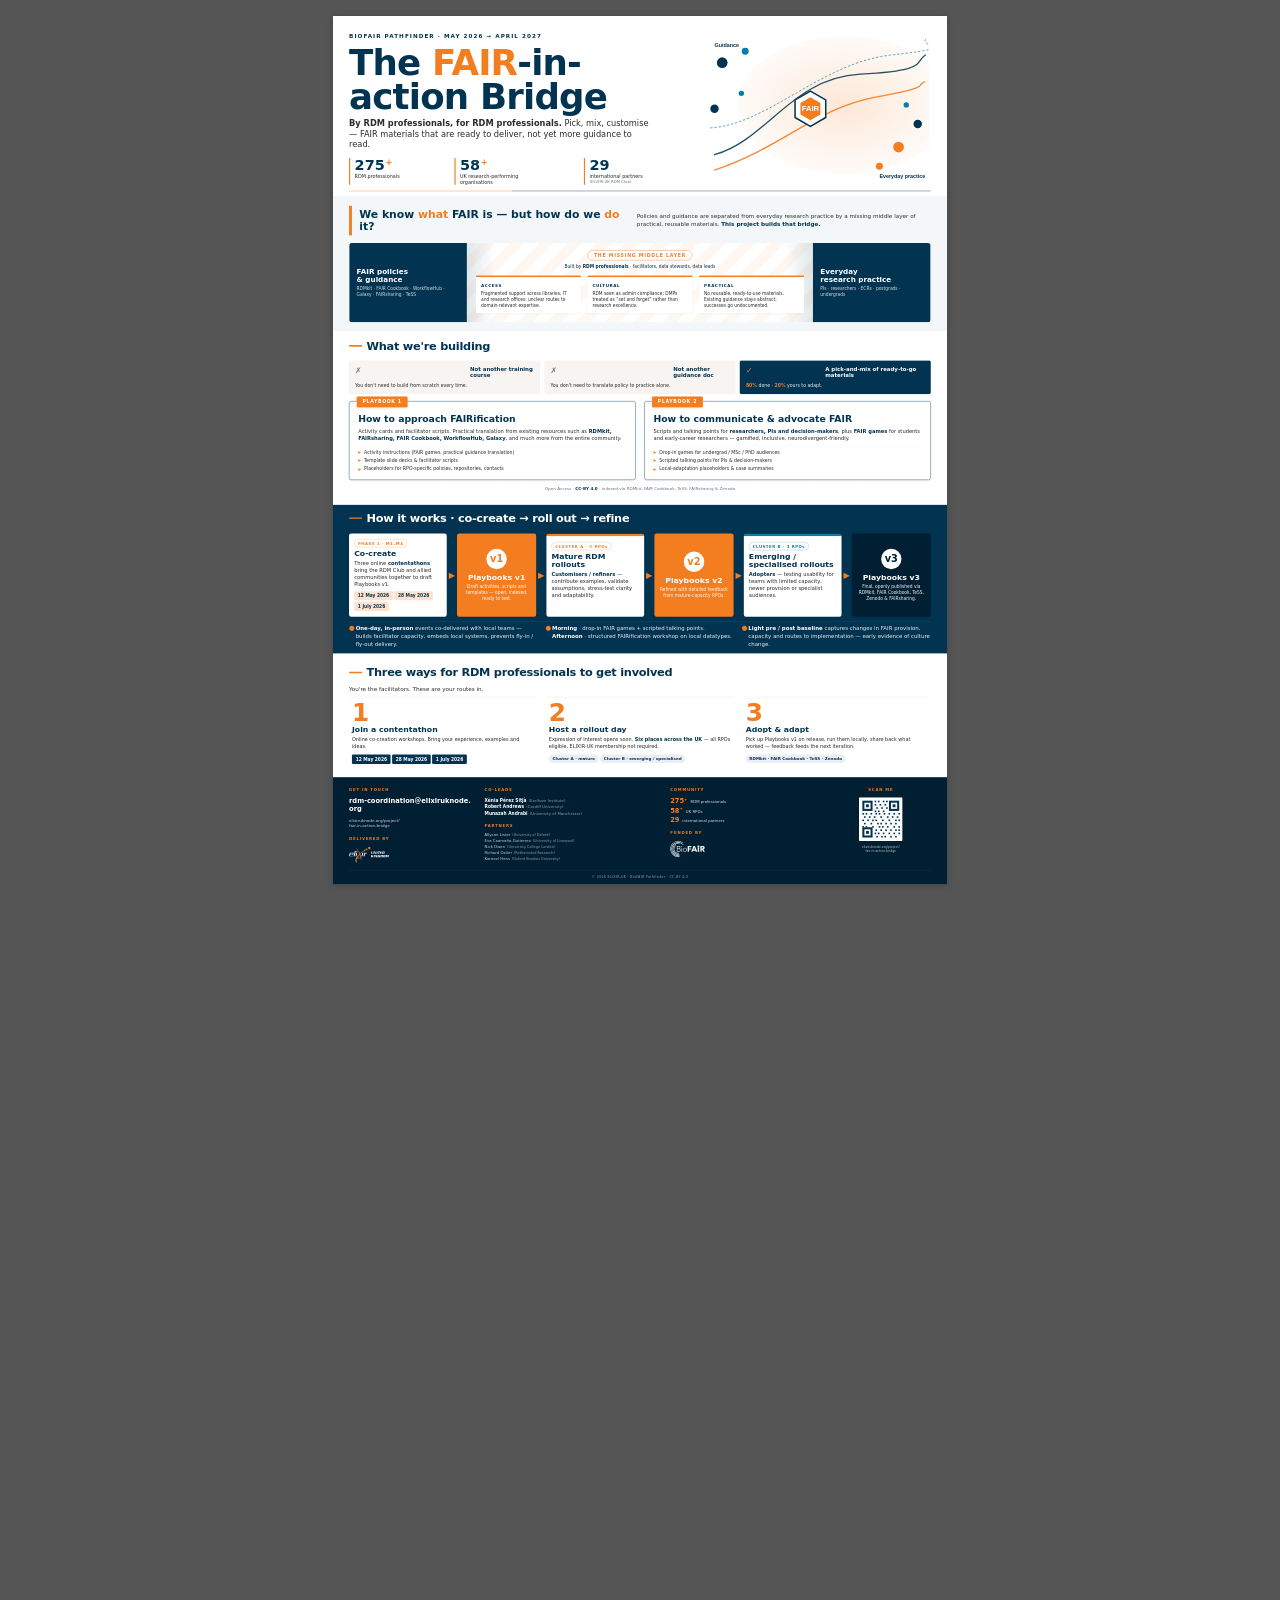
==== index.html @ 266f0741 "Initial poster: The FAIR-in-action Bridge (BioFAIR Pathfinder) A0-portrait poster for the BioFAIR Pa" ====
<!doctype html>
<html lang="en">
<head>
  <meta charset="utf-8">
  <title>BioFAIR Pathfinder — The FAIR-in-action Bridge poster</title>
  <meta http-equiv="refresh" content="0; url=poster.html">
  <link rel="canonical" href="poster.html">
</head>
<body>
  <p>Loading poster… <a href="poster.html">click here</a> if it doesn't redirect.</p>
</body>
</html>
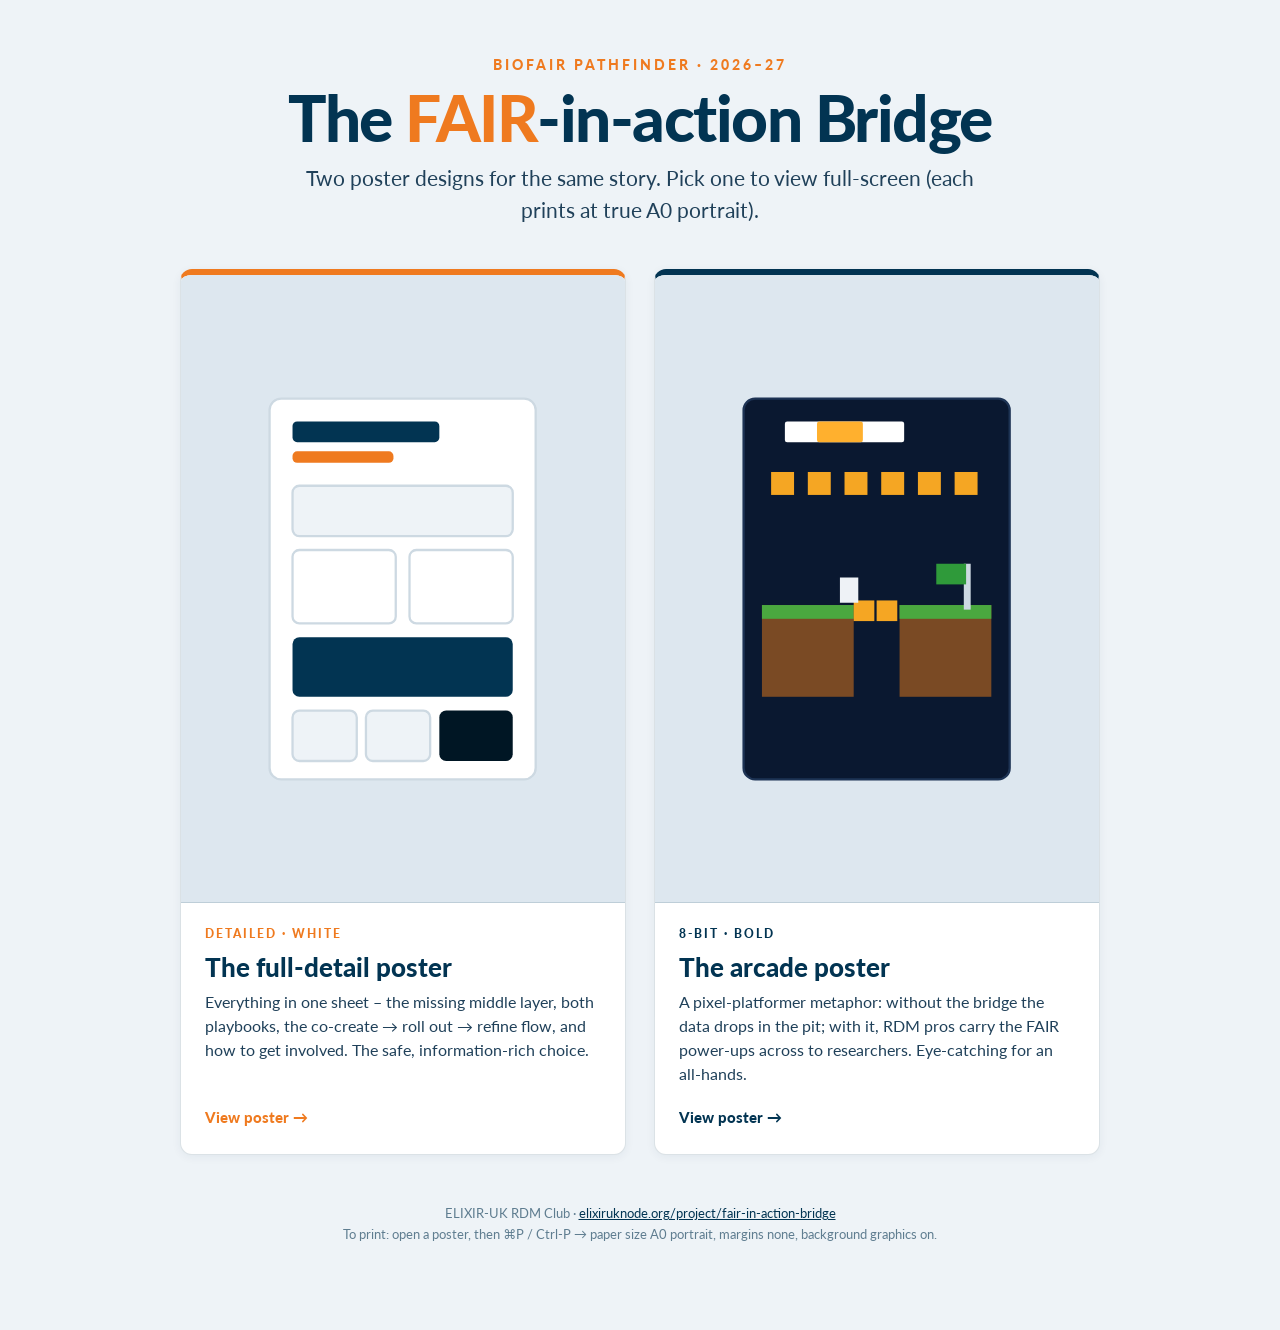
==== commit 875d65fc: "Consolidate to two posters; white flyer + Lato; arcade poster; real QR - index.html: landing page to" ====
--- a/index.html
+++ b/index.html
@@ -2,11 +2,115 @@
 <html lang="en">
 <head>
   <meta charset="utf-8">
-  <title>BioFAIR Pathfinder — The FAIR-in-action Bridge poster</title>
-  <meta http-equiv="refresh" content="0; url=poster.html">
-  <link rel="canonical" href="poster.html">
+  <meta name="viewport" content="width=device-width, initial-scale=1">
+  <title>The FAIR-in-action Bridge – choose a poster</title>
+  <link rel="preconnect" href="https://fonts.googleapis.com">
+  <link rel="preconnect" href="https://fonts.gstatic.com" crossorigin>
+  <link href="https://fonts.googleapis.com/css2?family=Lato:wght@300;400;700;900&display=swap" rel="stylesheet">
+  <style>
+    :root{
+      --navy:#023452; --orange:#ef7a1f; --ink:#20415a; --muted:#5f7d90;
+      --line:rgba(2,52,82,.14); --bg:#eef3f7;
+    }
+    *{box-sizing:border-box;}
+    body{margin:0;background:var(--bg);color:var(--ink);
+      font-family:"Lato",system-ui,sans-serif;line-height:1.5;
+      min-height:100vh;display:flex;flex-direction:column;align-items:center;
+      padding:6vh 24px 8vh;}
+    .eyebrow{font-weight:900;letter-spacing:3px;text-transform:uppercase;
+      font-size:14px;color:var(--orange);margin:0 0 10px;}
+    h1{font-weight:900;font-size:clamp(34px,6vw,64px);line-height:1.02;
+      letter-spacing:-1.5px;color:var(--navy);margin:0 0 12px;text-align:center;}
+    h1 .o{color:var(--orange);}
+    .sub{max-width:680px;text-align:center;font-size:clamp(16px,2.4vw,21px);
+      color:var(--ink);margin:0 0 44px;}
+    .cards{display:grid;grid-template-columns:repeat(auto-fit,minmax(300px,1fr));
+      gap:28px;width:100%;max-width:920px;}
+    .card{display:flex;flex-direction:column;background:#fff;border:1px solid var(--line);
+      border-top:6px solid var(--orange);border-radius:12px;overflow:hidden;
+      text-decoration:none;color:inherit;
+      box-shadow:0 2px 10px rgba(2,52,82,.06);transition:transform .15s ease,box-shadow .15s ease;}
+    .card:hover{transform:translateY(-4px);box-shadow:0 10px 28px rgba(2,52,82,.16);}
+    .card--game{border-top-color:var(--navy);}
+    .thumb{aspect-ratio:841/1189;background:#dde7ef;display:flex;align-items:center;
+      justify-content:center;border-bottom:1px solid var(--line);overflow:hidden;}
+    .thumb svg{width:62%;height:auto;}
+    .card-body{padding:22px 24px 26px;display:flex;flex-direction:column;gap:8px;flex:1;}
+    .tag{font-weight:900;letter-spacing:2px;text-transform:uppercase;font-size:12px;color:var(--orange);}
+    .card--game .tag{color:var(--navy);}
+    .card h2{font-weight:900;font-size:26px;line-height:1.1;color:var(--navy);margin:2px 0 0;}
+    .card p{margin:0;font-size:16px;color:var(--ink);}
+    .open{margin-top:auto;padding-top:12px;font-weight:900;color:var(--orange);font-size:15px;
+      display:inline-flex;align-items:center;gap:7px;}
+    .card--game .open{color:var(--navy);}
+    .foot{margin-top:48px;text-align:center;color:var(--muted);font-size:13px;line-height:1.6;}
+    .foot a{color:var(--navy);}
+  </style>
 </head>
 <body>
-  <p>Loading poster… <a href="poster.html">click here</a> if it doesn't redirect.</p>
+  <p class="eyebrow">BioFAIR Pathfinder · 2026–27</p>
+  <h1>The <span class="o">FAIR</span>-in-action Bridge</h1>
+  <p class="sub">Two poster designs for the same story. Pick one to view full-screen (each prints at true A0 portrait).</p>
+
+  <div class="cards">
+    <a class="card" href="poster.html">
+      <div class="thumb">
+        <!-- detailed / white poster glyph -->
+        <svg viewBox="0 0 120 170" role="img" aria-label="Detailed poster preview">
+          <rect x="2" y="2" width="116" height="166" rx="5" fill="#fff" stroke="#cdd9e2"/>
+          <rect x="12" y="12" width="64" height="9" rx="2" fill="#023452"/>
+          <rect x="12" y="25" width="44" height="5" rx="2" fill="#ef7a1f"/>
+          <rect x="12" y="40" width="96" height="22" rx="3" fill="#eef3f7" stroke="#cdd9e2"/>
+          <rect x="12" y="68" width="45" height="32" rx="3" fill="#fff" stroke="#cdd9e2"/>
+          <rect x="63" y="68" width="45" height="32" rx="3" fill="#fff" stroke="#cdd9e2"/>
+          <rect x="12" y="106" width="96" height="26" rx="3" fill="#023452"/>
+          <rect x="12" y="138" width="28" height="22" rx="3" fill="#eef3f7" stroke="#cdd9e2"/>
+          <rect x="44" y="138" width="28" height="22" rx="3" fill="#eef3f7" stroke="#cdd9e2"/>
+          <rect x="76" y="138" width="32" height="22" rx="3" fill="#001624"/>
+        </svg>
+      </div>
+      <div class="card-body">
+        <span class="tag">Detailed · white</span>
+        <h2>The full-detail poster</h2>
+        <p>Everything in one sheet – the missing middle layer, both playbooks, the co-create → roll out → refine flow, and how to get involved. The safe, information-rich choice.</p>
+        <span class="open">View poster →</span>
+      </div>
+    </a>
+
+    <a class="card card--game" href="poster-mario-contrast.html">
+      <div class="thumb">
+        <!-- 8-bit / game poster glyph -->
+        <svg viewBox="0 0 120 170" role="img" aria-label="Game poster preview">
+          <rect x="2" y="2" width="116" height="166" rx="5" fill="#0a1830" stroke="#1d3354"/>
+          <rect x="20" y="12" width="52" height="9" rx="1" fill="#fff"/>
+          <rect x="34" y="12" width="20" height="9" rx="1" fill="#ffb02e"/>
+          <g fill="#f5a623">
+            <rect x="14" y="34" width="10" height="10"/><rect x="30" y="34" width="10" height="10"/>
+            <rect x="46" y="34" width="10" height="10"/><rect x="62" y="34" width="10" height="10"/>
+            <rect x="78" y="34" width="10" height="10"/><rect x="94" y="34" width="10" height="10"/>
+          </g>
+          <rect x="10" y="92" width="40" height="40" fill="#7a4a24"/>
+          <rect x="10" y="92" width="40" height="6" fill="#4aa83f"/>
+          <rect x="70" y="92" width="40" height="40" fill="#7a4a24"/>
+          <rect x="70" y="92" width="40" height="6" fill="#4aa83f"/>
+          <g fill="#f5a623"><rect x="50" y="90" width="9" height="9"/><rect x="60" y="90" width="9" height="9"/></g>
+          <rect x="98" y="74" width="3" height="20" fill="#cdd9e2"/>
+          <rect x="86" y="74" width="13" height="9" fill="#2f9a3a"/>
+          <rect x="44" y="80" width="8" height="11" fill="#eef2f6"/>
+        </svg>
+      </div>
+      <div class="card-body">
+        <span class="tag">8-bit · bold</span>
+        <h2>The arcade poster</h2>
+        <p>A pixel-platformer metaphor: without the bridge the data drops in the pit; with it, RDM pros carry the FAIR power-ups across to researchers. Eye-catching for an all-hands.</p>
+        <span class="open">View poster →</span>
+      </div>
+    </a>
+  </div>
+
+  <p class="foot">
+    ELIXIR-UK RDM Club · <a href="https://elixiruknode.org/project/fair-in-action-bridge/">elixiruknode.org/project/fair-in-action-bridge</a><br>
+    To print: open a poster, then ⌘P / Ctrl-P → paper size A0 portrait, margins none, background graphics on.
+  </p>
 </body>
 </html>
